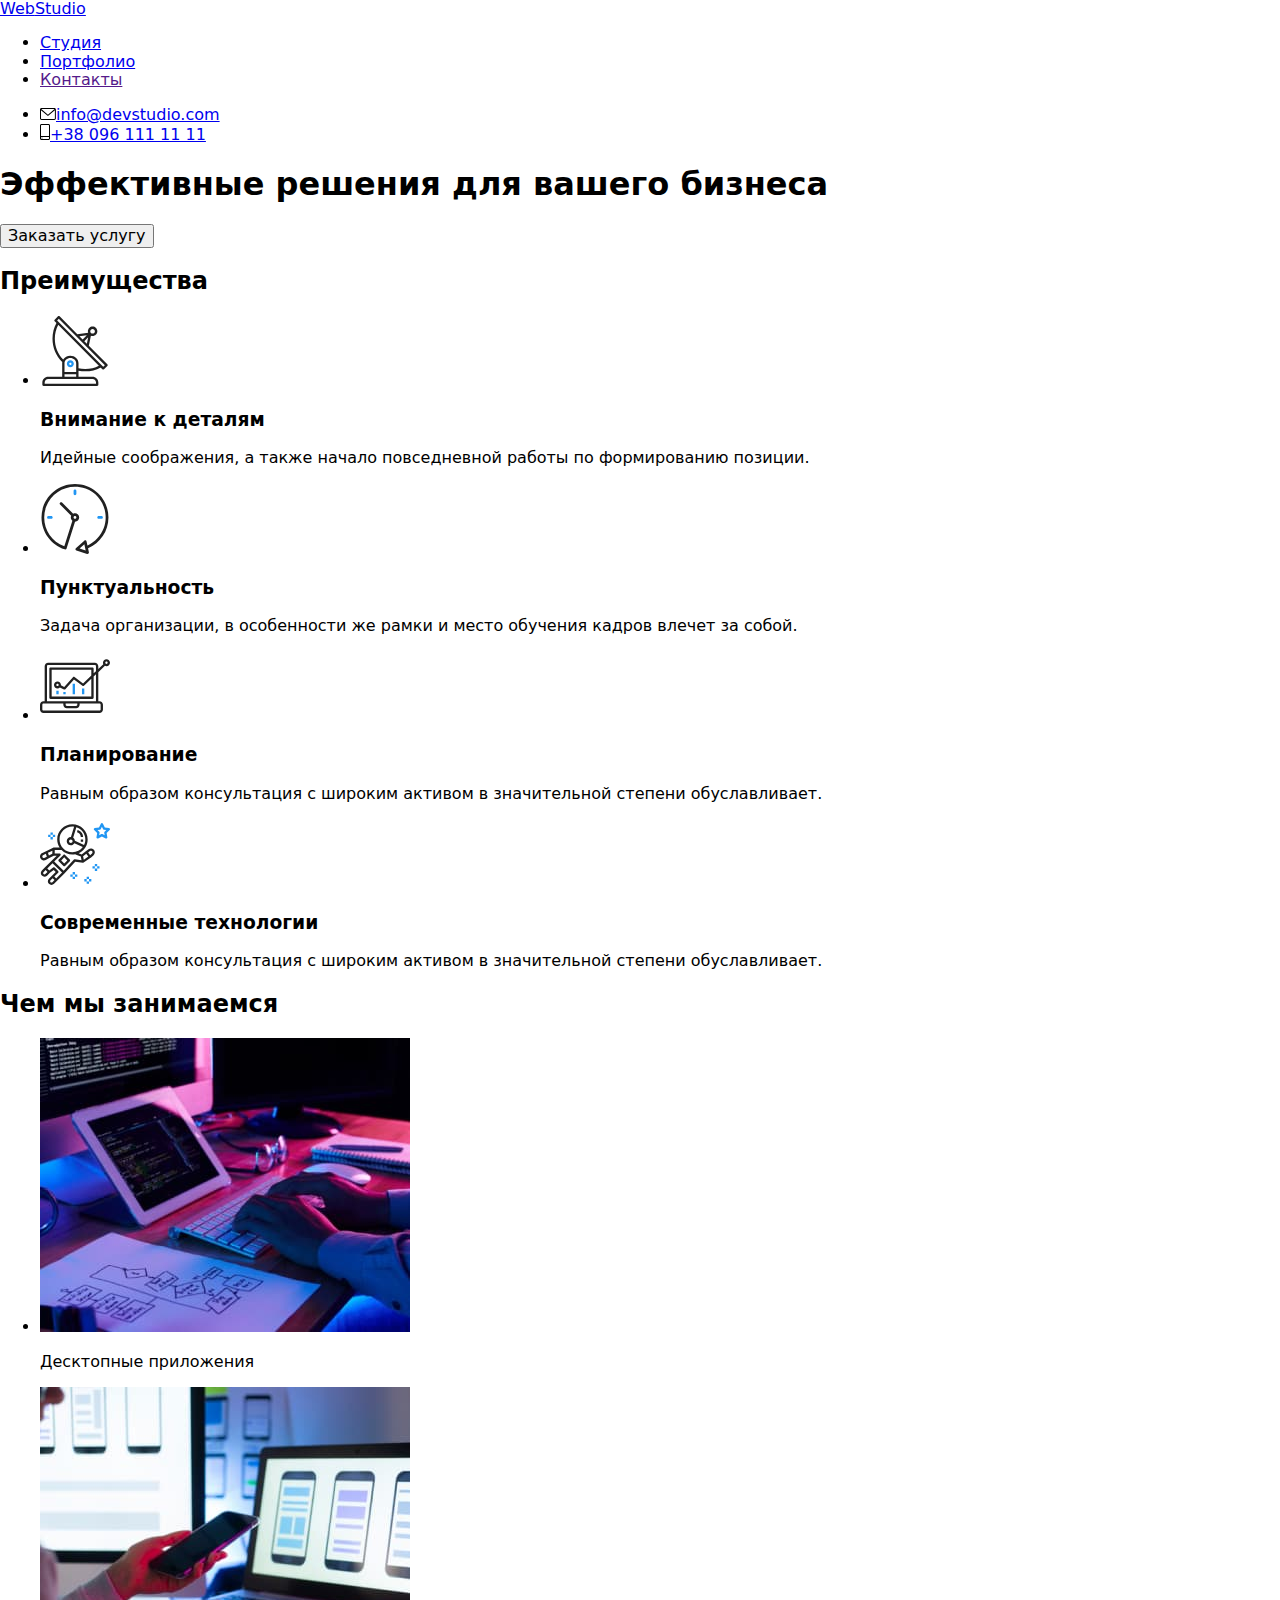
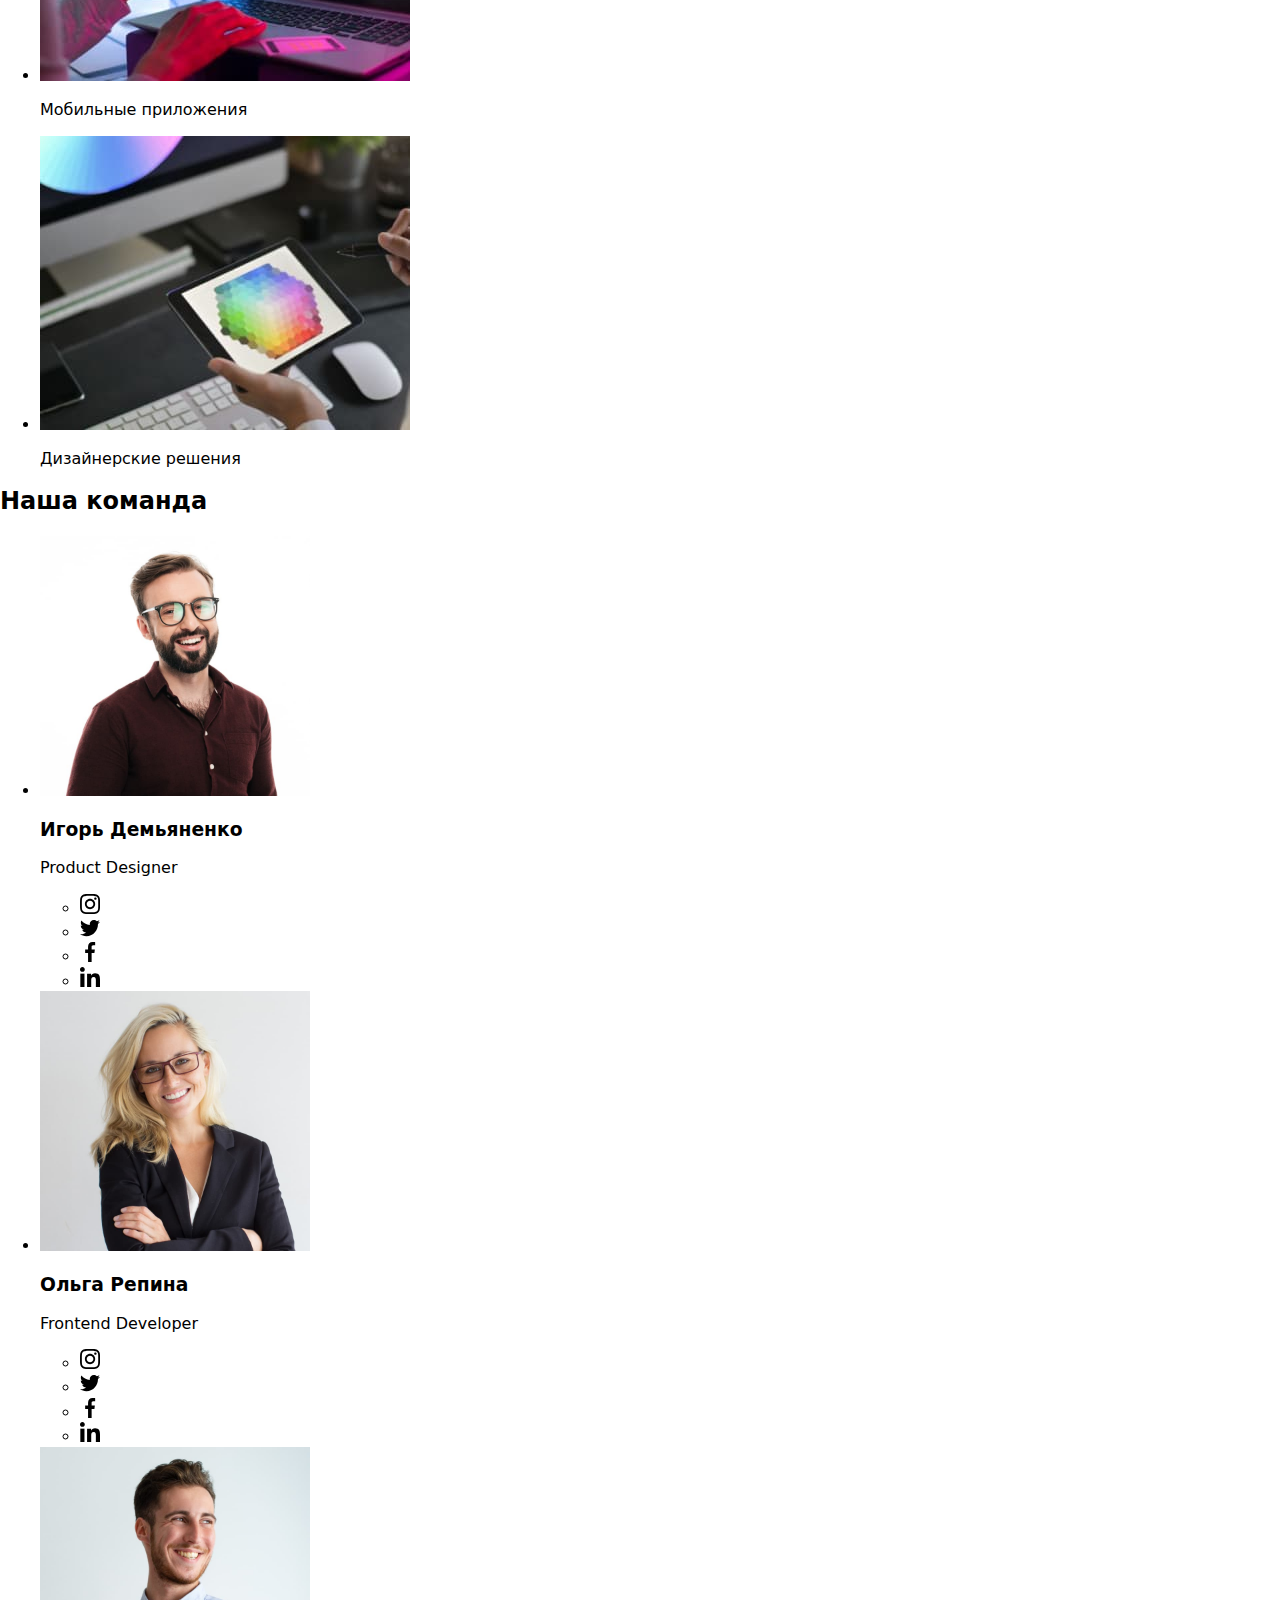
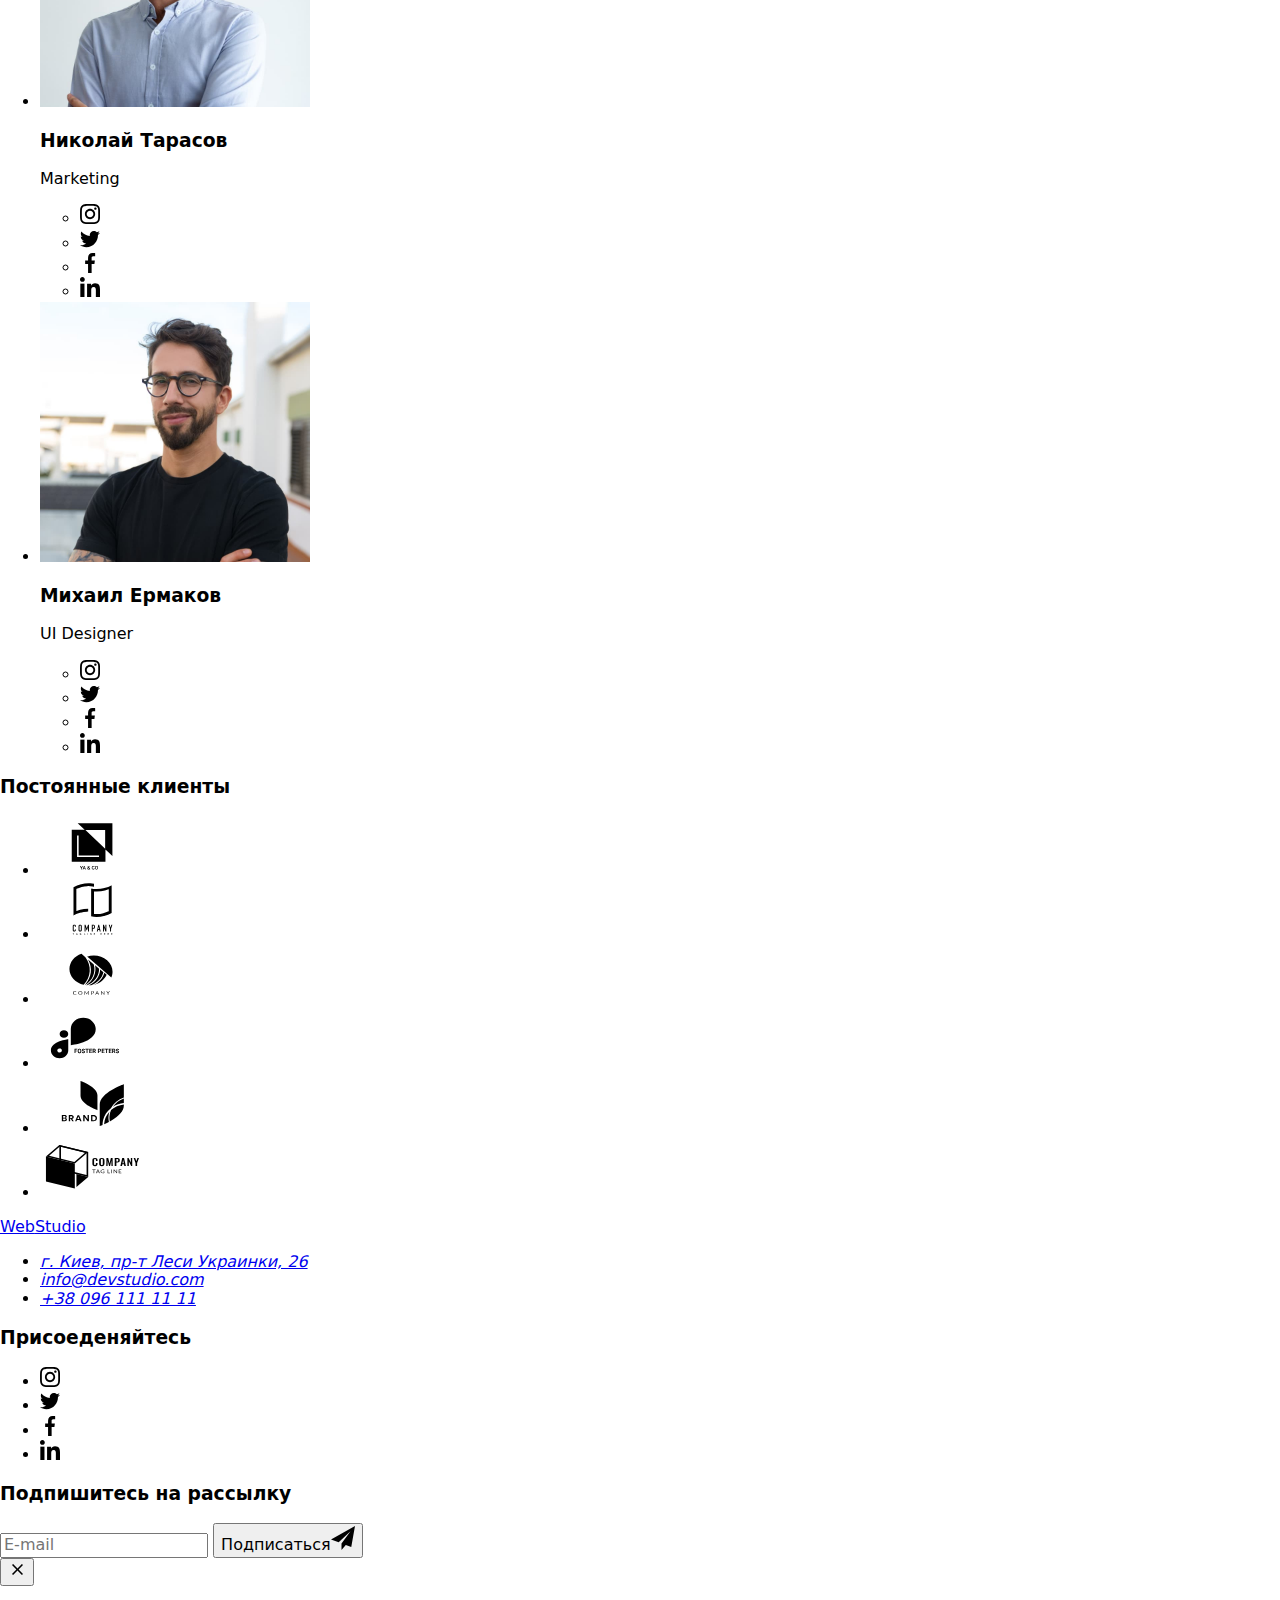
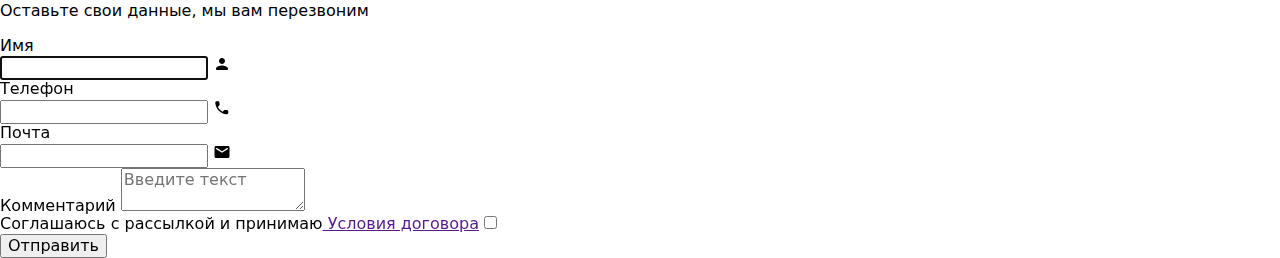
==== index.html @ 5a2cd2b0 "ревакторинг index" ====
<!DOCTYPE html>
<html lang="ru">
  <head>
    <meta charset="UTF-8" />
    <meta http-equiv="X-UA-Compatible" content="IE=edge" />
    <meta name="viewport" content="width=device-width, initial-scale=1.0" />
    <title>WebStudio</title>
    <link rel="preconnect" href="https://fonts.googleapis.com" />
    <link rel="preconnect" href="https://fonts.gstatic.com" crossorigin />
    <link
      href="https://fonts.googleapis.com/css2?family=Raleway:wght@700&family=Roboto:wght@400;500;700;900&display=swap"
      rel="stylesheet"
    />
    <link
      rel="stylesheet"
      href="https://cdnjs.cloudflare.com/ajax/libs/modern-normalize/1.1.0/modern-normalize.min.css"
    />
    <!-- <link rel="stylesheet" href="./css/styles.css" /> -->
     <link rel="stylesheet" href="./dist/css/main.min.css" />
  </head>
  <body>
    <!-- Header site -->
    <header class="header">
      <!-- Border -->
      <div class="container headblock">
        <a class="link logo" href="./index.html"><span class="web">Web</span>Studio</a>
        <nav class="site-nav">
          <ul class="list site-nav__list">
            <li class="site-nav__item"><a class="link site-nav__link  current" href="./index.html">Студия</a></li>
            <li class="site-nav__item"><a class="link site-nav__link " href="./portfolio.html">Портфолио</a></li>
            <li class="site-nav__item"><a class="link site-nav__link " href="">Контакты</a></li>
          </ul>
        </nav>
        <!-- Contacts -->
        <ul class="list headercont">
          <li class="headercont__item">
            <div class="mail">
              <a class="headercont__link link" href="mailto:info@devstudio.com"
                ><svg class="icon-mail" width="16px" height="12px">
                  <use href="./images/icon.svg#icon-mail"></use></svg
                >info@devstudio.com</a
              >
            </div>
          </li>
          <li class="headercont__item">
            <div class="phone">
              <a class="headercont__link link" href="tel:+380961111111"
                ><svg class="icon-smartphone" width="10px" height="16px">
                  <use href="./images/icon.svg#icon-smartphone"></use></svg
                >+38 096 111 11 11</a
              >
            </div>
          </li>
        </ul>
      </div>
    </header>
    <!-- Main -->
    <main>
      <!-- Hero -->
      <section class="hero">
        <h1 class="hero__title">Эффективные решения для вашего бизнеса</h1>
        <button data-modal-open class="button__hero" type="button">Заказать услугу</button>
      </section>
      <!--Benefits-->
      <section class="section benefits">
        <h2 class="visually-hidden">Преимущества</h2>
        <div class="container">
          <ul class="list benefits__list">
            <li class="benefits__item">
              <div class="attention">
                <svg class="icon-precul" width="70" height="70">
                  <use href="./images/icon.svg#icon-antenna"></use>
                </svg>
              </div>
              <h3 class="benefits__title">Внимание к деталям</h3>
              <p class="benefits__text">Идейные соображения, а также начало повседневной работы по формированию позиции.</p>
            </li>
            <li class="benefits__item">
              <div class="attention">
                <svg class="icon-benefits" width="70" height="70">
                  <use href="./images/icon.svg#icon-clock"></use>
                </svg>
              </div>
              <h3 class="benefits__title">Пунктуальность</h3>
              <p class="benefits__text">
                Задача организации, в особенности же рамки и место обучения кадров влечет за собой.
              </p>
            </li>
            <li class="benefits__item">
              <div class="attention">
                <svg class="icon-precul" width="70" height="70">
                  <use href="./images/icon.svg#icon-diagram"></use>
                </svg>
              </div>
              <h3 class="benefits__title">Планирование</h3>
              <p class="benefits__text">
                Равным образом консультация с широким активом в значительной степени обуславливает.
              </p>
            </li>
            <li class="benefits__item">
              <div class="attention">
                <svg class="icon-precul" width="70" height="70">
                  <use href="./images/icon.svg#icon-astronaut"></use>
                </svg>
              </div>
              <h3 class="benefits__title">Современные технологии</h3>
              <p class="benefits__text">
                Равным образом консультация с широким активом в значительной степени обуславливает.
              </p>
            </li>
          </ul>
        </div>
      </section>
      <!--What are we doing-->
      <section class="section doing">
        <div class="container">
          <h2 class="doing__title">Чем мы занимаемся</h2>

          <ul class="list doing__list">
            <li class="doing__item">
              <div class="doing-thumb">
                <img src="./images/box_1.jpg" alt="Разработка Web сайта" width="370" />
                <div class="doing-thumb__bg">
                  <p class="doing-thumb__text">Десктопные приложения</p>
                </div>
              </div>
            </li>

            <li class="doing__item">
              <div class="doing-thumb">
                <img src="./images/box_2.jpg" alt="Разработка мобильных приложений" width="370" />
                <div class="doing-thumb__bg">
                  <p class="doing-thumb__text">Мобильные приложения</p>
                </div>
              </div>
            </li>

            <li class="doing__item">
              <div class="doing-thumb">
                <img src="./images/box_3.jpg" alt="Разработка дизайна" width="370" />
                <div class="doing-thumb__bg">
                  <p class="doing-thumb__text">Дизайнерские решения</p>
                </div>
              </div>
            </li>
          </ul>
        </div>
      </section>
      <!--Our team-->
      <section class="section team">
        <div class="container">
          <h2 class="team__title">Наша команда</h2>
          <ul class="list team__list">
            <li class="team__item">
              <img src="./images/team_card_1.jpg" alt="Игорь Демьяненко" width="270" />
              <div class="team-foto-title">
                <h3 class="team-foto-title__name">Игорь Демьяненко</h3>
                <p class="team-foto-title__role">Product Designer</p>
                <div class="social">
                  <ul class="list social__list">
                    <li class="social__item icon">
                      <svg class="insta" width="20" height="20">
                        <use href="./images/icon.svg#icon-instagram"></use>
                      </svg>
                    </li>
                    <li class="social__item icon">
                      <svg class="twitter" width="20" height="20">
                        <use href="./images/icon.svg#icon-twitter"></use>
                      </svg>
                    </li>
                    <li class="social__item icon">
                      <svg class="facebook" width="20" height="20">
                        <use href="./images/icon.svg#icon-facebook"></use>
                      </svg>
                    </li>
                    <li class="social__item icon">
                      <svg class="linkedin" width="20" height="20">
                        <use href="./images/icon.svg#icon-linkedin"></use>
                      </svg>
                    </li>
                  </ul>
                </div>
              </div>
            </li>
            <li class="team__item">
              <img src="./images/team_card_2.jpg" alt="Ольга Репина" width="270" />
              <div class="team-foto-title">
                <h3 class="team-foto-title__name">Ольга Репина</h3>
                <p class="team-foto-title__role">Frontend Developer</p>
                 <div class="social">
                  <ul class="list social__list">
                    <li class="social__item icon">
                      <svg class="insta" width="20" height="20">
                        <use href="./images/icon.svg#icon-instagram"></use>
                      </svg>
                    </li>
                    <li class="social__item icon">
                      <svg class="twitter" width="20" height="20">
                        <use href="./images/icon.svg#icon-twitter"></use>
                      </svg>
                    </li>
                    <li class="social__item icon">
                      <svg class="facebook" width="20" height="20">
                        <use href="./images/icon.svg#icon-facebook"></use>
                      </svg>
                    </li>
                    <li class="social__item icon">
                      <svg class="linkedin" width="20" height="20">
                        <use href="./images/icon.svg#icon-linkedin"></use>
                      </svg>
                    </li>
                  </ul>
                </div>
              </div>
            </li>
            <li class="team__item">
              <img src="./images/team_card_3.jpg" alt="Николай Тарасов" width="270" />
              <div class="team-foto-title">
                <h3 class="team-foto-title__name">Николай Тарасов</h3>
                <p class="team-foto-title__role">Marketing</p>
                   <div class="social">
                  <ul class="list social__list">
                    <li class="social__item icon">
                      <svg class="insta" width="20" height="20">
                        <use href="./images/icon.svg#icon-instagram"></use>
                      </svg>
                    </li>
                    <li class="social__item icon">
                      <svg class="twitter" width="20" height="20">
                        <use href="./images/icon.svg#icon-twitter"></use>
                      </svg>
                    </li>
                    <li class="social__item icon">
                      <svg class="facebook" width="20" height="20">
                        <use href="./images/icon.svg#icon-facebook"></use>
                      </svg>
                    </li>
                    <li class="social__item icon">
                      <svg class="linkedin" width="20" height="20">
                        <use href="./images/icon.svg#icon-linkedin"></use>
                      </svg>
                    </li>
                  </ul>
                </div>
              </div>
            </li>
            <li class="team__item">
              <img src="./images/team_card_4.jpg" alt="Михаил Ермаков" width="270" />
              <div class="team-foto-title">
                <h3 class="team-foto-title__name">Михаил Ермаков</h3>
                <p class="team-foto-title__role">UI Designer</p>
                   <div class="social">
                  <ul class="list social__list">
                    <li class="social__item icon">
                      <svg class="insta" width="20" height="20">
                        <use href="./images/icon.svg#icon-instagram"></use>
                      </svg>
                    </li>
                    <li class="social__item icon">
                      <svg class="twitter" width="20" height="20">
                        <use href="./images/icon.svg#icon-twitter"></use>
                      </svg>
                    </li>
                    <li class="social__item icon">
                      <svg class="facebook" width="20" height="20">
                        <use href="./images/icon.svg#icon-facebook"></use>
                      </svg>
                    </li>
                    <li class="social__item icon">
                      <svg class="linkedin" width="20" height="20">
                        <use href="./images/icon.svg#icon-linkedin"></use>
                      </svg>
                    </li>
                  </ul>
                </div>
              </div>
            </li>
          </ul>
        </div>
      </section>
      <!-- Clients -->
      <section class="section clients">
        <div class="container">
          <h3 class="clients__title">Постоянные клиенты</h3>
          <ul class="list clients__list">
            <li class="clients__item">
              <a class="link clients__link" href=""
                ><svg class="clients__icon" width="106" height="60">
                  <use href="./images/icon.svg#icon-Client1"></use></svg
              ></a>
            </li>
            <li class="clients__item">
              <a class="link clients__link" href=""
                ><svg class="clients__icon" width="106" height="60">
                  <use href="./images/icon.svg#icon-Client2"></use></svg
              ></a>
            </li>
            <li class="clients__item">
              <a class="link clients__link" href=""
                ><svg class="clients__icon" width="106" height="60">
                  <use href="./images/icon.svg#icon-Client3"></use></svg
              ></a>
            </li>
            <li class="clients__item">
              <a class="link clients__link" href=""
                ><svg class="clients__icon" width="106" height="60">
                  <use href="./images/icon.svg#icon-Client4"></use></svg
              ></a>
            </li>
            <li class="clients__item">
              <a class="link clients__link" href=""
                ><svg class="clients__icon" width="106" height="60">
                  <use href="./images/icon.svg#icon-Client5"></use></svg
              ></a>
            </li>
            <li class="clients__item">
              <a class="link clients__link" href=""
                ><svg class="clients__icon" width="106" height="60">
                  <use href="./images/icon.svg#icon-Client6"></use></svg
              ></a>
            </li>
          </ul>
        </div>
      </section>
    </main>
    <!-- Footer -->
    <footer class="footer">
      <div class="container footer__container">
        <div class="footer__address">
          <a class="link logo logo__footer" href="./index.html"
            ><span class="web">Web</span><span class="studio">Studio</span></a
          >
          <address class="address">
            <ul class="list">
              <li class="address__item">
                <a
                  class="link address__link--color"
                  href="https://goo.gl/maps/xMiUcJ526kPzGd5UA"
                  target="_blank"
                  rel="noopener noindex nofollow"
                  >г. Киев, пр-т Леси Украинки, 26</a
                >
              </li>
              <li class="address__item">
                <a class="link address__link" href="mailto:info@devstudio.com">info@devstudio.com</a>
              </li>
              <li class="address__item">
                <a class="link address__link" href="tel:+380961111111">+38 096 111 11 11</a>
              </li>
            </ul>
          </address>
        </div>
          <div class="footer-social">
            <h3 class="footer-social__title">Присоеденяйтесь</h3>
            <ul class="list footer-social__list">
              <li class="footer-social__item icon footer-social__icon">
                <svg class="insta" width="20" height="20">
                  <use href="./images/icon.svg#icon-instagram"></use>
                </svg>
              </li>
              <li class="footer-social__item icon footer-social__icon">
                <svg class="twitter" width="20" height="20">
                  <use href="./images/icon.svg#icon-twitter"></use>
                </svg>
              </li>
              <li class="footer-social__item icon footer-social__icon">
                <svg class="facebook" width="20" height="20">
                  <use href="./images/icon.svg#icon-facebook"></use>
                </svg>
              </li>
              <li class="footer-social__item icon footer-social__icon">
                <svg class="linkedin" width="20" height="20">
                  <use href="./images/icon.svg#icon-linkedin"></use>
                </svg>
              </li>
            </ul>
          </div>
            <div class="subscribe">
              <h3 class="subscribe__title">Подпишитесь на рассылку</h3>
              <div class="subscribe__input">
                <label for=""><input class="subscibe__mail" type="text" placeholder="E-mail"></label>                
                <button class="subscribe-btn">Подписаться<svg class="subscribe-btn__icon" width="24" height="24" >
                  <use href="./images/icon.svg#send"></use>
                </svg></button>
              </div>
            </div>
      </div>
    </footer>
    <!-- Modal window -->
    <div class="backdrop is-hidden" data-modal>
      <div class="modal">       
          <button data-modal-close class="btn-icon">
          <svg class="close" width="18" height="18">
            <use class="icon-close" href="./images/icon.svg#icon-close-black"></use>
          </svg>
        </button>
        
        <form class="form js-speaker-form">
        <p class="modal-title">Оставьте свои данные, мы вам перезвоним</p>
          
                
                  <label class="form-label" for="name">Имя
                    <div class="form-input-icon">
                      <input class="form-input" type="text" name="name" autofocus />
                            <svg class="icon-modal-name" width="18" height="18" >
                              <use href="./images/modal.svg#icon-modal_name"></use>
                            </svg>
                    </div>
                  </label>

                  <label class="form-label" for="tel">Телефон
                      <div class="form-input-icon">
                      <input class="form-input" type="text" name="tel" id="tel" />
                            <svg class="icon-modal-name" width="18" height="18" >
                              <use href="./images/modal.svg#icon-modal_phone"></use>
                            </svg>
                    </div>
                  </label>
                  
                    <label class="form-label"  for="mail">Почта
                      <div class="form-input-icon">
                      <input class="form-input" type="email" name="mail" id="mail" />
                            <svg class="icon-modal-name" width="18" height="18" >
                              <use href="./images/modal.svg#icon-modal_mail"></use>
                            </svg>
                    </div>
                    </label> 

                    <label class="comment form-label" for="comment">Комментарий <textarea class="text-area" name="comment" id="comment" placeholder="Введите текст"></textarea></label>
                   
                  <div class="checkbox">
                    
                    <label class="checkbox-label" for="agreement">Соглашаюсь с рассылкой и принимаю<a class="agreement" href=""> Условия договора</a>
                    <input class="checkbox-input" type="checkbox" name="agreement" id="agreement">  
                    
                    <span class="checkbox-icon"></span>
                    </label>
                  </div> 

              <button class="submit" type="submit">Отправить</button>

      </div>
    </div>
    <script src="./js/modal.js"></script>
  </body>
</html>
---- css/styles.css ----
/* цвет основного текста #212121 */
/* вторичный цвет текста #757575 */
/* основной фон #FFFFFF */
/* вторичный цвет фона #F5F4FA */
/* акцент #2196F3 */
/* фон шапки и подвала #2F303A */
/* цвет контактов в footer rgba(255, 255, 255, 0.6); */
/* вторичный цвет кнопки героя #188CE8 */
/* цвет иконок соцсетей #AFB1B8 */
/* цвет бордера карточки портфолио #eeeeee */

:root {
  --background-color: #ffffff;
  --second-background-color: #f5f4fa;
  --header-and-footer-color: #2f303a;
  --primary-text-color: #212121;
  --title-text-cilor: #757575;
  --accent-color: #2196f3;
  --text-contact-footer: rgba(255, 255, 255, 0.6);
  --secod-accent-color: #188ce8;
  --icon-social: #afb1b8;
  --portfolio-cards-border: #eeeeee;
  --timing: 250ms cubic-bezier(0.4, 0, 0.2, 1);
}

body {
  background-color: var(--background-color);
  color: var(--primary-text-color);
  font-family: 'Roboto', sans-serif;
  font-size: 14px;
  letter-spacing: 0.03em;
}

/* h1,
h2,
h3,
h4,
h5,
h6,
p {
  margin-top: 0;
  margin-bottom: 0;
}

img,
svg {
  display: block;
  max-width: 100%;
} */

/* .container {
  width: 1200px;
  padding-left: 15px;
  padding-right: 15px;
  margin-left: auto;
  margin-right: auto;
} */

/* .section {
  padding-top: 94px;
  padding-bottom: 94px;
} */

/* .visually-hidden {
  position: absolute;
  width: 1px;
  height: 1px;
  margin: -1px;
  border: 0;
  padding: 0;
  white-space: nowarp;
  clip-path: insert(100%);
  clip: rect(0 0 0 0);
  overflow: hidden;
} */

/* .header {
  border-bottom: 1px solid #ececec;
} */

/* .hero,
.footer {
  background-color: var(--header-and-footer-color);
} */

.list {
  list-style: none;
  padding: 0;
  margin: 0;
}

.link {
  text-decoration: none;
  color: inherit;

  transition: color var(--timing);
}

.link:hover,
.link:focus {
  border-color: var(--accent-color);
  color: var(--accent-color);
  fill: var(--accent-color);
}

/* Border */
/* .headblock {
  display: flex;
  align-items: center;
} */

/* .logo {
  color: var(--primary-text-color);
  font-family: 'Raleway', sans-serif;
  font-weight: 700;
  font-size: 26px;
  line-height: 1.19;
} */

/* .web {
  color: var(--accent-color);
} */

/* .site-nav {
  margin-left: 93px;
}

.site-nav__link.current {
  position: relative;

  color: var(--accent-color);
  text-decoration: none;
}

.site-nav .link.current::after {
  content: '';

  position: absolute;
  left: 0;
  bottom: -1px;

  display: block;
  width: 100%;
  height: 4px;
  background-color: var(--accent-color);
  border-radius: 2px;
}

.site-nav__list {
  display: flex;

  font-weight: 500;
  font-size: 14px;
  line-height: 1.14;
  letter-spacing: 0.02em;
}

.site-nav__link {
  display: block;
  padding-top: 32px;
  padding-bottom: 32px;
}

.site-nav__item + .site-nav__item {
  margin-left: 50px;
} */
/* 
.headercont {
  display: flex;
  margin-left: auto;

  align-items: center;
} */

/* .headercont__item + .headercont__item {
  margin-left: 50px;
} */

/* .headercont__link {
  display: flex;
  align-items: center;
  padding-top: 32px;
  padding-bottom: 32px;

  color: var(--title-text-cilor);
  font-weight: 500;
  font-size: 14px;
  line-height: 1.14;
  letter-spacing: 0.02em;
} */

/* .mail,
.phone {
  display: flex;
}

.icon-mail {
  display: inline-flex;

  fill: currentColor;

  margin-right: 10px;
}

.icon-smartphone {
  display: inline-flex;

  fill: currentColor;

  margin-right: 10px;
} */

/* Hero */
/* .hero {
  text-align: center;

  max-width: 1600px;
  height: 600px;
  margin-left: auto;
  margin-right: auto;

  background-size: auto auto;
  background-repeat: no-repeat;

  background-image: linear-gradient(to right, rgba(47, 48, 58, 0.4), rgba(47, 48, 58, 0.4)),
    url('../images/Img_bg.jpg');

  padding-top: 200px;
  padding-bottom: 200px;
}

.hero-title {
  color: var(--background-color);
  font-weight: 900;
  font-size: 44px;
  line-height: 1.36;
  letter-spacing: 0.06em;

  max-width: 700px;

  margin-left: auto;
  margin-right: auto;
  margin-bottom: 30px;
  text-transform: uppercase;
} */

/* .button-hero {
  color: var(--background-color);
  background-color: var(--accent-color);
  cursor: pointer;

  font-weight: 700;
  font-size: 16px;
  letter-spacing: 0.06em;

  line-height: 1.88;
  border-radius: 4px;
  border: none;
  padding: 10px 32px;

  transition: background-color var(--timing);

  filter: drop-shadow(0px 4px 4px rgba(0, 0, 0, 0.25));
}

.button-hero:hover,
.button-hero:focus {
  background-color: var(--secod-accent-color);
} */

/*  Benefits */
/* .benefits .list {
  display: flex;
}

.benefits-item + .benefits-item {
  margin-left: 30px;
}

.attention {
  display: flex;
  width: 270px;
  height: 120px;

  background: var(--second-background-color);
  border-radius: 4px;
  justify-content: center;
  align-items: center;

  margin-bottom: 30px;
}

.benefits-title {
  text-transform: uppercase;
  font-weight: 700;
  font-size: 14px;
  line-height: 1.14;

  margin-bottom: 10px;
}

.benefits-text {
  color: var(--title-text-cilor);
  font-weight: 400;
  font-size: 14px;
  line-height: 1.71;
} */

/* Doing */
/* .doing {
  padding-top: 0;
}

.doing-title {
  font-weight: 700;
  font-size: 36px;
  line-height: 1.16;

  text-align: center;
}

.doing .list {
  display: flex;

  margin-top: 50px;
  margin-right: -30px;
}

.doing-item {
  flex-basis: calc(100% - 90px / 3);
}

.item-thumb {
  position: relative;
}

.item-thumb-text {
  display: flex;
  align-items: center;

  position: absolute;
  width: 370px;
  height: 70px;

  left: 0;
  bottom: 0;

  background: rgba(47, 48, 58, 0.8);
}

.doing-thumb-text {
  display: flex;
  justify-content: center;

  font-weight: 700;
  line-height: 1.14;

  width: 100%;

  letter-spacing: 0.03em;
  text-transform: uppercase;
  color: var(--background-color);
} */

/* Team */
/* .team {
  background-color: var(--second-background-color);
}

.team-title {
  font-weight: 700;
  font-size: 36px;
  text-align: center;
  line-height: 1.16;
}

.team .list {
  display: flex;

  margin-top: 50px;
}

.team-item {
  flex-basis: calc(100% - 90px / 4);

  background-color: var(--background-color);
  box-shadow: 0px 1px 3px rgba(0, 0, 0, 0.12), 0px 1px 1px rgba(0, 0, 0, 0.14),
    0px 2px 1px rgba(0, 0, 0, 0.2);
  border-radius: 0px 0px 4px 4px;
}

.team-item + .team-item {
  margin-left: 30px;
} */

/* .title-foto {
  padding-top: 30px;
  padding-bottom: 30px;
}

.name {
  font-weight: 500;
  font-size: 16px;
  line-height: 1.18;
  text-align: center;

  margin-bottom: 10px;
}

.role {
  color: var(--title-text-cilor);
  font-size: 16px;
  line-height: 1.18;
  text-align: center;
} */
/* 
.social {
  display: block;
  fill: var(--icon-social);
}

.social .list {
  display: flex;
  margin: 16px 32px 0 32px;
}

.social .item {
  display: flex;
  width: 44px;
  height: 44px;
  justify-content: center;
  align-items: center;

  border-radius: 50%;

  transition: background-color var(--timing), fill var(--timing);
}

.social .item:hover {
  background-color: var(--accent-color);
  fill: var(--background-color);
} */

/* Clients */
/* .clients {
  display: flex;
  padding-top: 94px;
  padding-bottom: 94px;
}

.clients-title {
  font-weight: 700;
  font-size: 36px;
  line-height: 1.16;
  text-align: center;
}

.clients .list {
  display: flex;
  justify-content: space-between;

  margin-top: 50px;
}

.clients-item {
  display: flex;
}

.clients .link {
  border: 1px solid var(--icon-social);
  box-sizing: border-box;
  border-radius: 4px;

  transition: border var(--timing);
}

.client {
  fill: var(--icon-social);
  margin: 16px 32px;

  transition: fill var(--timing);
}

.clients .link:hover .client {
  fill: var(--accent-color);
} */

/* Footer */
/* .footer {
  display: flex;
  padding-top: 60px;
  padding-bottom: 60px;

  align-items: center;
}

.footer .container {
  display: inline-flex;
} */

/* .logo-footer {
  display: inline-block;

  margin-bottom: 20px;
}

.studio {
  color: var(--background-color);
} */

/* .address {
  display: flex;

  color: var(--background-color);
  font-style: normal;
  font-size: 14px;
  line-height: 1.71;
}

.address .link {
  color: var(--text-contact-footer);
}

.link.adr {
  color: var(--background-color);
}

.adr-item + .adr-item {
  margin-top: 9px;
} */

/* .footer .social {
  margin-top: 12px;
  margin-left: 70px;
}

.social-title,
.subscribe-title {
  font-weight: 700;
  line-height: 1.14;
  text-transform: uppercase;
  color: var(--background-color);
}

.footer .social .list {
  margin: 20px 0 0 0;
}

.social .icon + .icon {
  margin-left: 10px;
}

.footer .icon {
  fill: var(--background-color);
  background-color: rgba(255, 255, 255, 0.1);
} */

/* .subscribe {
  position: relative;
  margin-top: 12px;
  margin-left: 93px;
}

.subscibe-mail {
  padding: 15px;
  width: 358px;

  border: none;

  border: 1px solid rgba(255, 255, 255, 0.3);
  box-sizing: border-box;
  filter: drop-shadow(0px 4px 4px rgba(0, 0, 0, 0.15));

  border-radius: 4px;

  color: var(--background-color);
  background-color: inherit;
  outline: none;
}

.subscribe-input {
  display: flex;
  margin-top: 20px;
} */

.subscribe-btn {
  display: flex;
  align-items: center;
  text-align: center;

  padding: 10px 28px;

  font-weight: 700;
  font-size: 16px;
  line-height: 1.88;
  letter-spacing: 0.06em;

  margin-left: 15px;
  border: none;

  box-shadow: 0px 4px 4px rgba(0, 0, 0, 0.15);
  border-radius: 4px;

  background-color: var(--accent-color);
  color: var(--background-color);
  cursor: pointer;
}

.icon-send {
  display: inline-block;
  fill: var(--background-color);
  top: 0;
  left: 0;
  margin-left: 10px;
}

/* BACKDROP */

.backdrop {
  position: fixed;
  top: 0;
  left: 0;
  width: 100%;
  height: 100%;
  background-color: rgba(0, 0, 0, 0.2);

  opacity: 1;

  transition: opacity var(--timing);
}

.backdrop.is-hidden {
  opacity: 0;
  pointer-events: none;
}

.modal {
  position: absolute;
  top: 50%;
  left: 50%;

  background-color: var(--background-color);
  border-radius: 4px;

  transform: translate(-50%, -50%) scale(1);

  transition: transform var(--timing);
}

.backdrop.is-hidden .modal {
  transform: translate(-50%, -50%) scale(1.1);
}

.btn-icon {
  position: absolute;
  top: 8px;
  right: 8px;

  width: 30px;
  height: 30px;

  border-radius: 50%;
  border: 1px solid rgba(0, 0, 0, 0.1);
  box-sizing: border-box;
  background-color: var(--background-color);

  padding: 0;

  cursor: pointer;
}

.close {
  position: absolute;
  top: 50%;
  right: 50%;
  transform: translate(50%, -50%);

  transition: fill var(--timing);
}

.close:hover {
  fill: var(--accent-color);
}

.modal-title {
  margin-bottom: 12px;

  font-weight: 700;
  font-size: 20px;
  line-height: 1.15;
  text-align: center;
}

.form {
  padding: 40px;
}

.comment {
  margin-bottom: 20px;
}

.form-label + .form-label {
  margin-top: 10px;
}

.form-label {
  display: flex;
  flex-direction: column;

  width: 100%;

  font-size: 12px;
  line-height: 1.16;
  letter-spacing: 0.01em;

  color: var(--title-text-cilor);
}

.form-input-icon {
  position: relative;
  display: inline-flex;
  flex-direction: column;

  margin-top: 4px;
}

.form-input {
  position: relative;

  border: 1px solid rgba(33, 33, 33, 0.2);
  box-sizing: border-box;
  border-radius: 4px;

  padding: 11px;
  padding-left: 42px;

  outline: none;

  transition: border-color var(--timing);
  font-size: 14px;
}

.icon-modal-name {
  position: absolute;
  display: inline-block;
  top: 50%;
  left: 12px;

  transform: translateY(-50%);

  transition: fill var(--timing);
}

.form-input:focus,
.form-input:hover {
  border-color: var(--accent-color);
}

.form-input:focus ~ .icon-modal-name,
.form-input:hover ~ .icon-modal-name {
  fill: var(--accent-color);
}

.text-area {
  resize: none;
  width: 448px;
  height: 120px;

  border: 1px solid rgba(33, 33, 33, 0.2);
  box-sizing: border-box;
  border-radius: 4px;

  outline: none;

  padding: 12px 16px;
  margin-top: 4px;
}

.text-area:focus,
.text-area:hover {
  border-color: var(--accent-color);
}

.comment .text-area::placeholder {
  font-size: 12px;
  line-height: 1.16;
  letter-spacing: 0.01em;

  color: rgba(117, 117, 117, 0.5);
}

.checkbox {
  display: flex;
  justify-content: center;
  align-items: center;
}

.checkbox-label {
  position: relative;

  line-height: 1.71;
  letter-spacing: 0.03em;

  color: var(--title-text-cilor);

  padding-left: 8.5px;
}

.checkbox-input {
  position: absolute;
  width: 1px;
  height: 1px;
  margin: -1px;
  border: 0;
  padding: 0;
  white-space: nowarp;
  clip-path: insert(100%);
  clip: rect(0 0 0 0);
  overflow: hidden;
}

.checkbox-icon {
  position: absolute;
  top: 50%;
  left: -14px;
  display: inline-block;
  width: 16px;
  height: 16px;
  background-image: url(../images/check.svg);

  transform: translateY(-50%);
}

.checkbox-input:checked + .checkbox-icon {
  background-color: #188ce8;
  background-image: url(../images/check_aktiv.svg);
}

.agreement {
  color: var(--accent-color);
}

.submit {
  display: flex;

  font-weight: 700;
  font-size: 16px;
  line-height: 1.88;
  letter-spacing: 0.06em;
  color: var(--background-color);

  padding: 10px 55px;
  margin-top: 30px;
  margin-right: auto;
  margin-left: auto;

  border: none;
  border-radius: 4px;

  background: var(--accent-color);
  box-shadow: 0px 4px 4px rgba(0, 0, 0, 0.15);
  border-radius: 4px;

  cursor: pointer;

  transition: background var(--timing);
}

.submit:hover,
.submit:focus {
  background: var(--secod-accent-color);
}

/* PORTFOLIO */

/* Filter */
.list.btn {
  display: flex;
  justify-content: center;

  font-size: 16px;

  margin-bottom: 50px;
}

.item-btn + .item-btn {
  margin-left: 8px;
}

.button {
  border: none;
  padding: 6px 22px;
  border-radius: 4px;

  font-weight: 500;
  line-height: 1.62;

  cursor: pointer;
}

.button.link {
  background-color: var(--second-background-color);
}

.filter .link:hover,
.filter .link:focus {
  background-color: var(--accent-color);
  color: var(--background-color);

  box-shadow: 0px 3px 1px rgba(0, 0, 0, 0.1), 0px 1px 2px rgba(0, 0, 0, 0.08),
    0px 2px 2px rgba(0, 0, 0, 0.12);

  transition: background-color var(--timing), color var(--timing), box-shadow var(--timing);
}

.filter .link.current {
  background-color: var(--accent-color);
  color: var(--background-color);
}

/* Project list  */
.list.project {
  display: flex;
  flex-wrap: wrap;
}

.project-item {
  position: relative;

  display: block;
  width: calc((100% - 60px) / 3);

  margin-right: 30px;
  margin-bottom: 30px;

  transition: box-shadow var(--timing);
}

.cards-thumb {
  position: relative;
  overflow: hidden;
}

.cards-overlay {
  position: absolute;
  top: 0;
  left: 0;
  width: 100%;
  height: 100%;

  opacity: 0;

  background-color: rgba(33, 150, 243, 0.9);
  box-shadow: 0px 4px 4px rgba(0, 0, 0, 0.25);

  transform: translateY(100%);
  transition: transform var(--timing);
}

.project-item:hover .cards-overlay {
  opacity: 1;
}

.project-item:hover .cards-overlay {
  transform: translateY(0);
}

.cards-overlay-text {
  position: absolute;
}

.overlay-text {
  font-size: 18px;
  line-height: 1.56;

  letter-spacing: 0.03em;

  margin: 63px 24px;
}

.project-item:nth-child(3n) {
  margin-right: 0;
}

.project-item:nth-last-child(-n + 3) {
  margin-bottom: 0;
}

.project-item:hover,
.project-item:focus {
  box-shadow: 0px 1px 1px rgba(0, 0, 0, 0.12), 0px 4px 4px rgba(0, 0, 0, 0.06),
    1px 4px 6px rgba(0, 0, 0, 0.16);
}

.cards {
  padding: 20px 24px;

  border: 1px solid var(--portfolio-cards-border);
  border-top: none;
}

.project .section-title {
  color: var(--primary-text-color);
  font-weight: 700;
  font-size: 18px;
  line-height: 2;
  letter-spacing: 0.06em;

  margin-bottom: 4px;
}

.project .text {
  color: var(--title-text-cilor);
  font-weight: 400;
  font-size: 16px;
  line-height: 1.88;
}
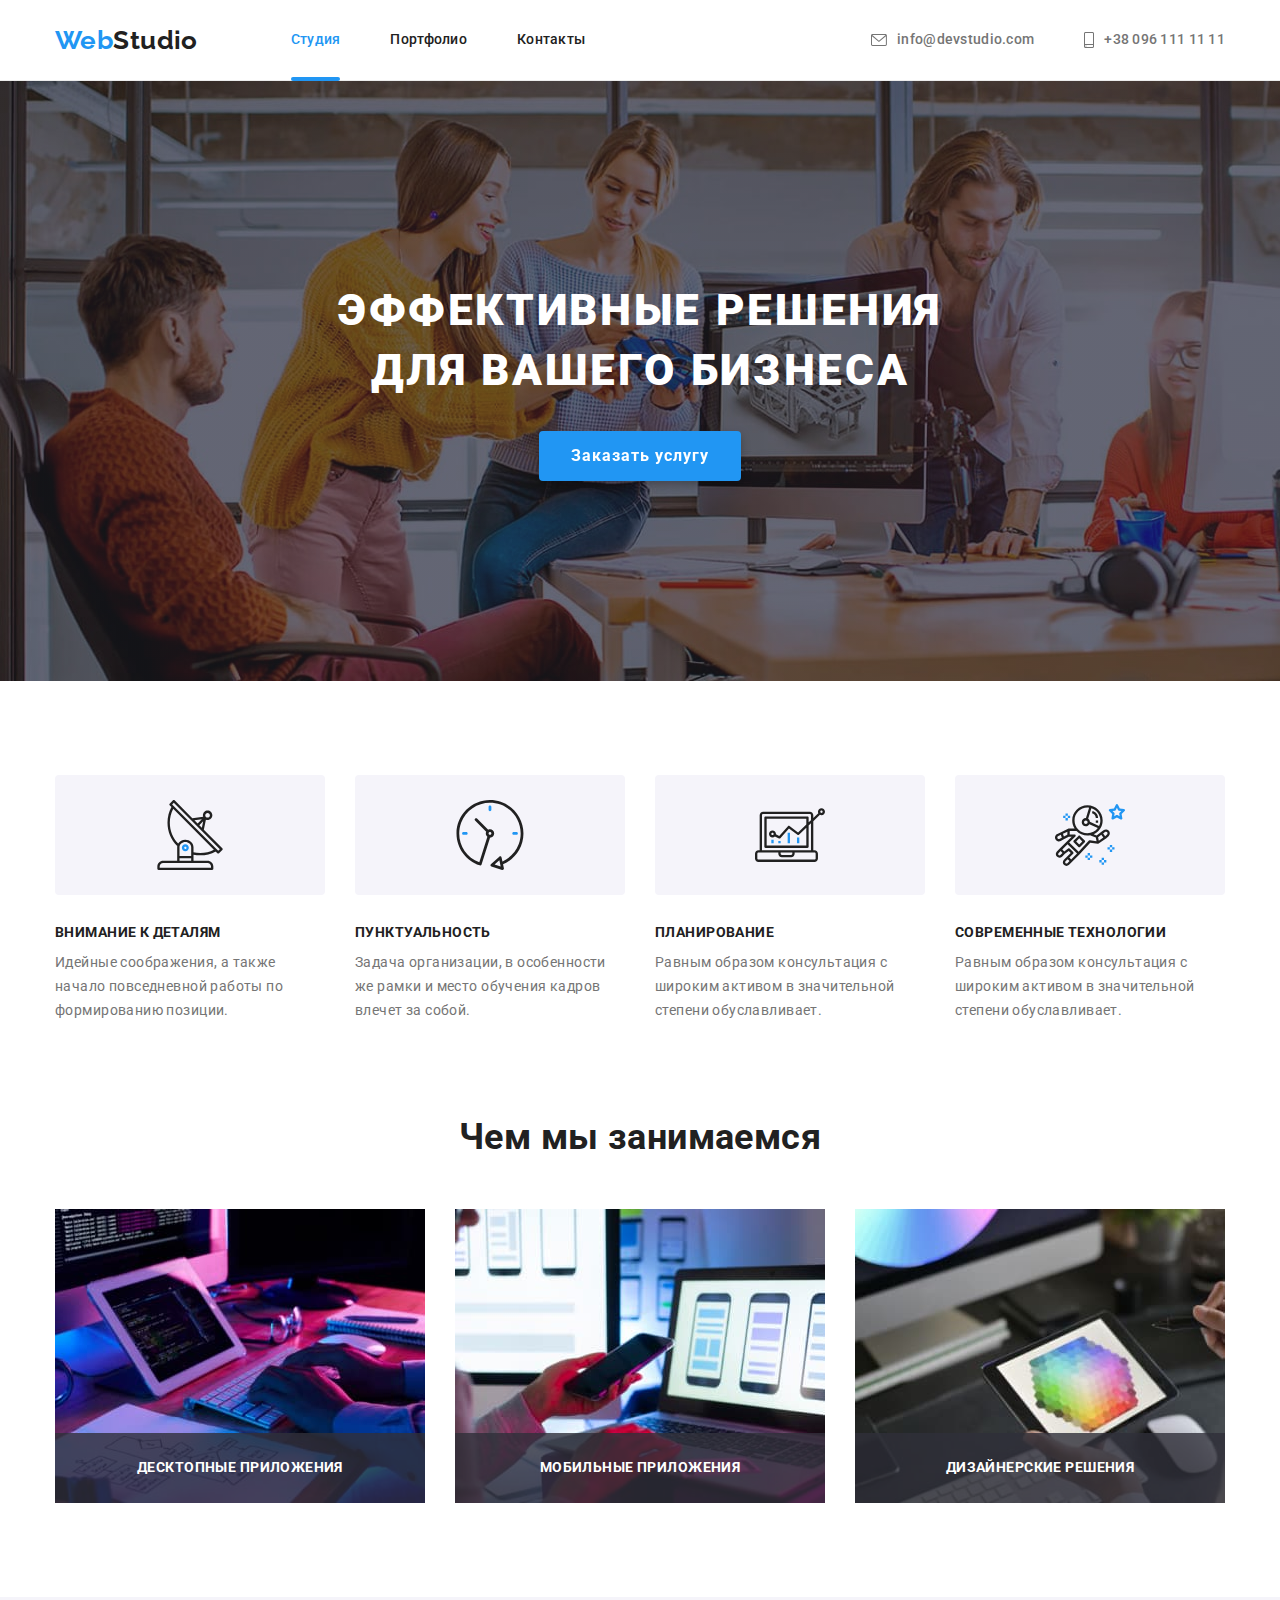
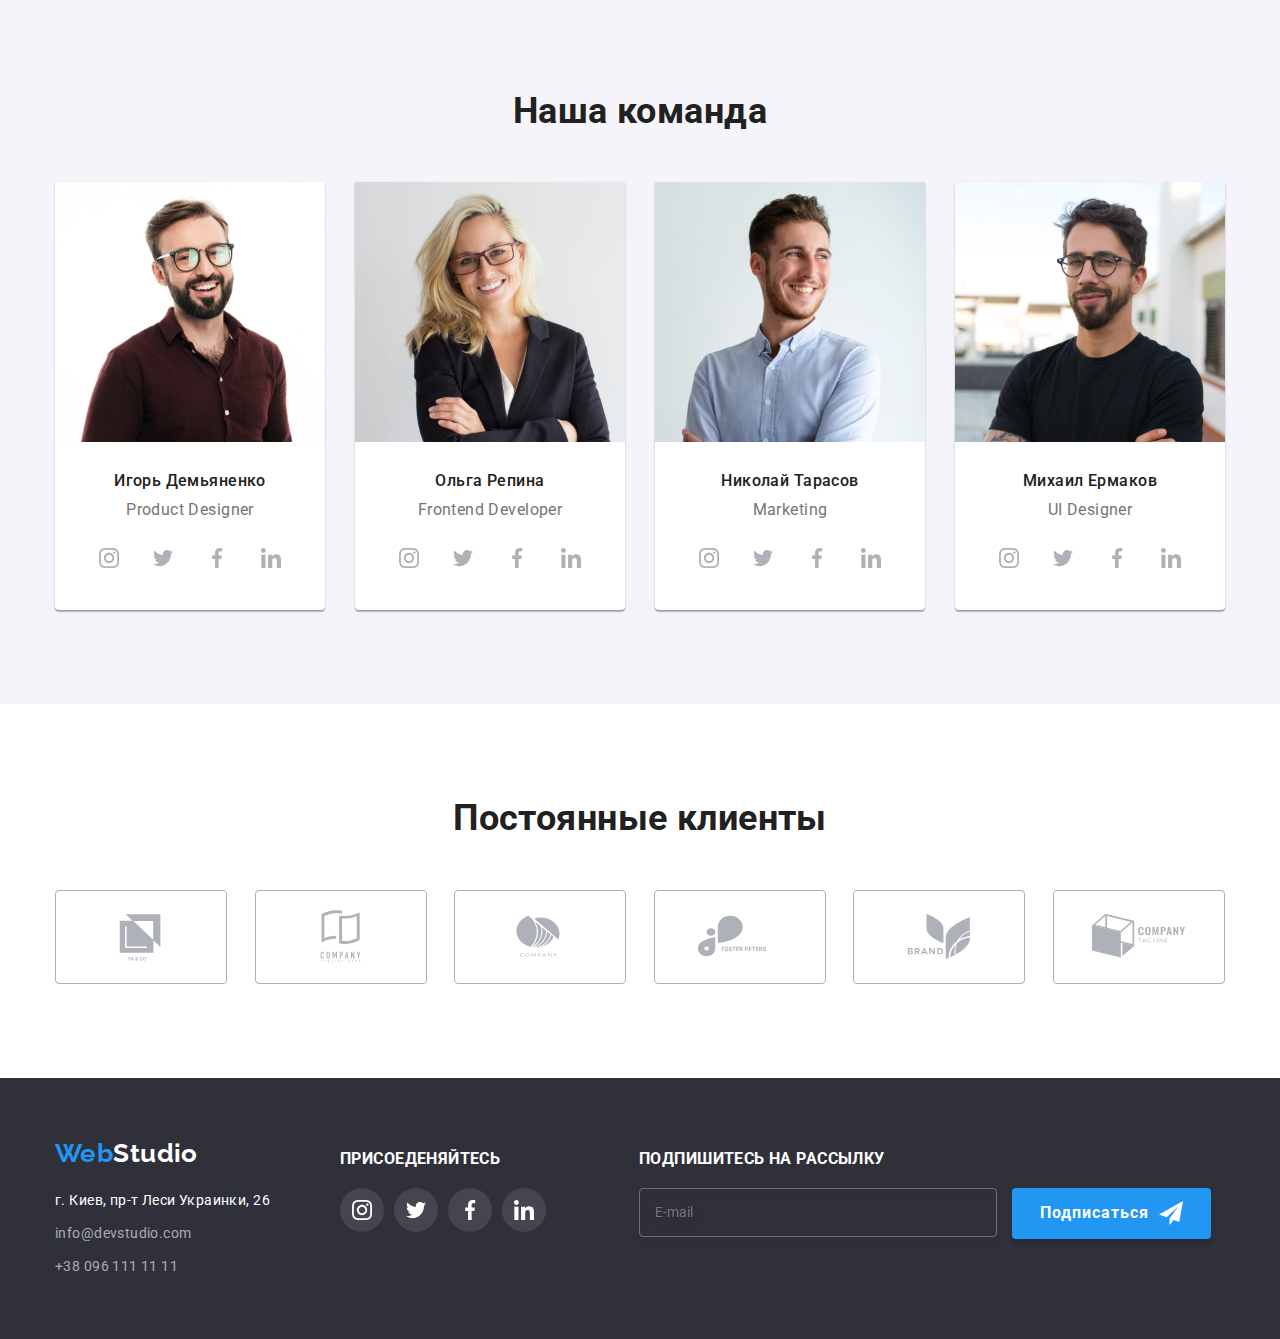
==== commit 8722d586: "+" ====
--- a/index.html
+++ b/index.html
@@ -16,19 +16,19 @@
       href="https://cdnjs.cloudflare.com/ajax/libs/modern-normalize/1.1.0/modern-normalize.min.css"
     />
     <!-- <link rel="stylesheet" href="./css/styles.css" /> -->
-     <link rel="stylesheet" href="./dist/css/main.min.css" />
+     <link rel="stylesheet" href="./css/main.min.css" />
   </head>
   <body>
     <!-- Header site -->
     <header class="header">
       <!-- Border -->
       <div class="container headblock">
-        <a class="link logo" href="./index.html"><span class="web">Web</span>Studio</a>
+        <a class="link header__logo" href="./index.html"><span class="header__web">Web</span><span class="header__studio">Studio</span></a>
         <nav class="site-nav">
           <ul class="list site-nav__list">
             <li class="site-nav__item"><a class="link site-nav__link  current" href="./index.html">Студия</a></li>
-            <li class="site-nav__item"><a class="link site-nav__link " href="./portfolio.html">Портфолио</a></li>
-            <li class="site-nav__item"><a class="link site-nav__link " href="">Контакты</a></li>
+            <li class="site-nav__item"><a class="link site-nav__link" href="./portfolio.html">Портфолио</a></li>
+            <li class="site-nav__item"><a class="link site-nav__link" href="">Контакты</a></li>
           </ul>
         </nav>
         <!-- Contacts -->
@@ -327,8 +327,8 @@
     <footer class="footer">
       <div class="container footer__container">
         <div class="footer__address">
-          <a class="link logo logo__footer" href="./index.html"
-            ><span class="web">Web</span><span class="studio">Studio</span></a
+          <a class="link logo__footer" href="./index.html"
+            ><span class="footer__web">Web</span><span class="footer__studio">Studio</span></a
           >
           <address class="address">
             <ul class="list">
@@ -389,55 +389,55 @@
     <!-- Modal window -->
     <div class="backdrop is-hidden" data-modal>
       <div class="modal">       
-          <button data-modal-close class="btn-icon">
-          <svg class="close" width="18" height="18">
-            <use class="icon-close" href="./images/icon.svg#icon-close-black"></use>
+          <button data-modal-close class="btn-close">
+          <svg class="btn-close__icon" width="18" height="18">
+            <use href="./images/icon.svg#icon-close-black"></use>
           </svg>
         </button>
         
         <form class="form js-speaker-form">
-        <p class="modal-title">Оставьте свои данные, мы вам перезвоним</p>
+        <p class="form__title">Оставьте свои данные, мы вам перезвоним</p>
           
                 
-                  <label class="form-label" for="name">Имя
-                    <div class="form-input-icon">
-                      <input class="form-input" type="text" name="name" autofocus />
-                            <svg class="icon-modal-name" width="18" height="18" >
+                  <label class="form__label" for="name">Имя
+                    <div class="form__division">
+                      <input class="form__input" type="text" name="name" autofocus />
+                            <svg class="form__icon-name" width="18" height="18" >
                               <use href="./images/modal.svg#icon-modal_name"></use>
                             </svg>
                     </div>
                   </label>
 
-                  <label class="form-label" for="tel">Телефон
-                      <div class="form-input-icon">
-                      <input class="form-input" type="text" name="tel" id="tel" />
-                            <svg class="icon-modal-name" width="18" height="18" >
+                  <label class="form__label" for="tel">Телефон
+                      <div class="form__division">
+                      <input class="form__input" type="text" name="tel" id="tel" />
+                            <svg class="form__icon-name" width="18" height="18" >
                               <use href="./images/modal.svg#icon-modal_phone"></use>
                             </svg>
                     </div>
                   </label>
                   
-                    <label class="form-label"  for="mail">Почта
-                      <div class="form-input-icon">
-                      <input class="form-input" type="email" name="mail" id="mail" />
-                            <svg class="icon-modal-name" width="18" height="18" >
+                    <label class="form__label"  for="mail">Почта
+                      <div class="form__division">
+                      <input class="form__input" type="email" name="mail" id="mail" />
+                            <svg class="form__icon-name" width="18" height="18" >
                               <use href="./images/modal.svg#icon-modal_mail"></use>
                             </svg>
                     </div>
                     </label> 
 
-                    <label class="comment form-label" for="comment">Комментарий <textarea class="text-area" name="comment" id="comment" placeholder="Введите текст"></textarea></label>
+                    <label class="comment form__label" for="comment">Комментарий <textarea class="text-area" name="comment" id="comment" placeholder="Введите текст"></textarea></label>
                    
                   <div class="checkbox">
                     
-                    <label class="checkbox-label" for="agreement">Соглашаюсь с рассылкой и принимаю<a class="agreement" href=""> Условия договора</a>
-                    <input class="checkbox-input" type="checkbox" name="agreement" id="agreement">  
+                    <label class="checkbox__label" for="agreement">Соглашаюсь с рассылкой и принимаю<a class="checkbox__agreement" href=""> Условия договора</a>
+                    <input class="checkbox__input" type="checkbox" name="agreement" id="agreement">  
                     
-                    <span class="checkbox-icon"></span>
+                    <span class="checkbox__icon"></span>
                     </label>
                   </div> 
 
-              <button class="submit" type="submit">Отправить</button>
+              <button class="form-submit" type="submit">Отправить</button>
 
       </div>
     </div>
--- a/css/styles.css
+++ b/css/styles.css
@@ -583,7 +583,7 @@
   margin-top: 20px;
 } */
 
-.subscribe-btn {
+/* .subscribe-btn {
   display: flex;
   align-items: center;
   text-align: center;
@@ -612,11 +612,11 @@
   top: 0;
   left: 0;
   margin-left: 10px;
-}
+} */
 
 /* BACKDROP */
 
-.backdrop {
+/* .backdrop {
   position: fixed;
   top: 0;
   left: 0;
@@ -627,14 +627,14 @@
   opacity: 1;
 
   transition: opacity var(--timing);
-}
-
-.backdrop.is-hidden {
+} */
+
+/* .backdrop.is-hidden {
   opacity: 0;
   pointer-events: none;
-}
-
-.modal {
+} */
+
+/* .modal {
   position: absolute;
   top: 50%;
   left: 50%;
@@ -787,9 +787,9 @@
   letter-spacing: 0.01em;
 
   color: rgba(117, 117, 117, 0.5);
-}
-
-.checkbox {
+} */
+
+/* .checkbox {
   display: flex;
   justify-content: center;
   align-items: center;
@@ -838,7 +838,7 @@
 
 .agreement {
   color: var(--accent-color);
-}
+} */
 
 .submit {
   display: flex;
@@ -874,7 +874,7 @@
 /* PORTFOLIO */
 
 /* Filter */
-.list.btn {
+/* .list.btn {
   display: flex;
   justify-content: center;
 
@@ -916,7 +916,7 @@
 .filter .link.current {
   background-color: var(--accent-color);
   color: var(--background-color);
-}
+} */
 
 /* Project list  */
 .list.project {
--- a/css/main.min.css
+++ b/css/main.min.css
@@ -0,0 +1,2 @@
+@import url("https://fonts.googleapis.com/css2?family=Raleway:wght@700&family=Roboto:wght@400;500;700;900&display=swap");body{background-color:#fff;color:#212121;font-family:'Roboto', sans-serif;font-size:14px;letter-spacing:0.03em}h1,h2,h3,h4,h5,h6,p{margin-top:0;margin-bottom:0}img,svg{display:block;max-width:100%}.list{list-style:none;padding:0;margin:0}.link{text-decoration:none;color:inherit;-webkit-transition:color 250ms cubic-bezier(0.4, 0, 0.2, 1);transition:color 250ms cubic-bezier(0.4, 0, 0.2, 1)}.link:hover,.link:focus{border-color:#2196f3;color:#2196f3;fill:#2196f3}.section{padding-top:94px;padding-bottom:94px}.visually-hidden{position:absolute;width:1px;height:1px;margin:-1px;border:0;padding:0;white-space:nowarp;-webkit-clip-path:insert(100%);clip-path:insert(100%);clip:rect(0 0 0 0);overflow:hidden}.container{width:1200px;padding-left:15px;padding-right:15px;margin-left:auto;margin-right:auto}.header{border-bottom:1px solid #ececec}.headblock{display:-webkit-box;display:-ms-flexbox;display:flex;-webkit-box-align:center;-ms-flex-align:center;align-items:center}.header__logo{color:#212121;font-family:'Raleway', sans-serif;font-weight:700;font-size:26px;line-height:1.19}.header__studio{color:#212121}.header__web{color:#2196f3}.site-nav{margin-left:93px}.site-nav__link.current{position:relative;color:#2196f3;text-decoration:none}.site-nav .link.current::after{content:'';position:absolute;left:0;bottom:-1px;display:block;width:100%;height:4px;background-color:#2196f3;border-radius:2px}.site-nav__list{display:-webkit-box;display:-ms-flexbox;display:flex;font-weight:500;font-size:14px;line-height:1.14;letter-spacing:0.02em}.site-nav__link{display:block;padding-top:32px;padding-bottom:32px}.site-nav__item:not(:first-child){margin-left:50px}.headercont{display:-webkit-box;display:-ms-flexbox;display:flex;margin-left:auto;-webkit-box-align:center;-ms-flex-align:center;align-items:center}.headercont__item:last-child{margin-left:50px}.headercont__link{display:-webkit-box;display:-ms-flexbox;display:flex;-webkit-box-align:center;-ms-flex-align:center;align-items:center;padding-top:32px;padding-bottom:32px;color:#757575;font-weight:500;font-size:14px;line-height:1.14;letter-spacing:0.02em}.mail,.phone{display:-webkit-box;display:-ms-flexbox;display:flex}.icon-mail{fill:currentColor;margin-right:10px}.icon-smartphone{fill:currentColor;margin-right:10px}.hero{text-align:center;max-width:1600px;height:600px;margin-left:auto;margin-right:auto;background-size:auto auto;background-repeat:no-repeat;background-image:-webkit-gradient(linear, left top, right top, from(rgba(47,48,58,0.4)), to(rgba(47,48,58,0.4))),url("/images/Img_bg.jpg");background-image:linear-gradient(to right, rgba(47,48,58,0.4), rgba(47,48,58,0.4)),url("/images/Img_bg.jpg");padding-top:200px;padding-bottom:200px}.hero__title{color:#fff;font-weight:900;font-size:44px;line-height:1.36;letter-spacing:0.06em;max-width:700px;margin-left:auto;margin-right:auto;margin-bottom:30px;text-transform:uppercase}.button__hero{color:#fff;background-color:#2196f3;cursor:pointer;font-weight:700;font-size:16px;letter-spacing:0.06em;line-height:1.88;border-radius:4px;border:none;padding:10px 32px;-webkit-transition:background-color 250ms cubic-bezier(0.4, 0, 0.2, 1);transition:background-color 250ms cubic-bezier(0.4, 0, 0.2, 1);-webkit-filter:drop-shadow(0px 4px 4px rgba(0,0,0,0.25));filter:drop-shadow(0px 4px 4px rgba(0,0,0,0.25))}.button__hero:hover,.button__hero:focus{background-color:#188ce8}.benefits__list{display:-webkit-box;display:-ms-flexbox;display:flex}.benefits__item:not(:first-child){margin-left:30px}.attention{display:-webkit-box;display:-ms-flexbox;display:flex;width:270px;height:120px;background:#f5f4fa;border-radius:4px;-webkit-box-pack:center;-ms-flex-pack:center;justify-content:center;-webkit-box-align:center;-ms-flex-align:center;align-items:center;margin-bottom:30px}.benefits__title{text-transform:uppercase;font-weight:700;font-size:14px;line-height:1.14;margin-bottom:10px}.benefits__text{color:#757575;font-weight:400;font-size:14px;line-height:1.71}.doing{padding-top:0}.doing__title{font-weight:700;font-size:36px;line-height:1.16;text-align:center}.doing__list{display:-webkit-box;display:-ms-flexbox;display:flex;margin-top:50px;margin-right:-30px}.doing__item{-ms-flex-preferred-size:calc(100% - 90px / 3);flex-basis:calc(100% - 90px / 3)}.doing-thumb{position:relative}.doing-thumb__bg{display:-webkit-box;display:-ms-flexbox;display:flex;-webkit-box-align:center;-ms-flex-align:center;align-items:center;position:absolute;width:370px;height:70px;left:0;bottom:0;background:rgba(47,48,58,0.8)}.doing-thumb__text{display:-webkit-box;display:-ms-flexbox;display:flex;-webkit-box-pack:center;-ms-flex-pack:center;justify-content:center;font-weight:700;line-height:1.14;width:100%;letter-spacing:0.03em;text-transform:uppercase;color:#fff}.team{background-color:#f5f4fa}.team__title{font-weight:700;font-size:36px;text-align:center;line-height:1.16}.team__list{display:-webkit-box;display:-ms-flexbox;display:flex;margin-top:50px}.team__item{-ms-flex-preferred-size:calc(100% - 90px / 4);flex-basis:calc(100% - 90px / 4);background-color:#fff;-webkit-box-shadow:0px 1px 3px rgba(0,0,0,0.12),0px 1px 1px rgba(0,0,0,0.14),0px 2px 1px rgba(0,0,0,0.2);box-shadow:0px 1px 3px rgba(0,0,0,0.12),0px 1px 1px rgba(0,0,0,0.14),0px 2px 1px rgba(0,0,0,0.2);border-radius:0px 0px 4px 4px}.team__item:not(:first-child){margin-left:30px}.team-foto-title{padding-top:30px;padding-bottom:30px}.team-foto-title__name{font-weight:500;font-size:16px;line-height:1.18;text-align:center;margin-bottom:10px}.team-foto-title__role{color:#757575;font-size:16px;line-height:1.18;text-align:center}.social{display:block;fill:#afb1b8}.social__list{display:-webkit-box;display:-ms-flexbox;display:flex;-webkit-box-pack:justify;-ms-flex-pack:justify;justify-content:space-between;margin:16px 32px 0 32px}.social__item{display:-webkit-box;display:-ms-flexbox;display:flex;width:44px;height:44px;-webkit-box-pack:center;-ms-flex-pack:center;justify-content:center;-webkit-box-align:center;-ms-flex-align:center;align-items:center;border-radius:50%;-webkit-transition:background-color 250ms cubic-bezier(0.4, 0, 0.2, 1),fill 250ms cubic-bezier(0.4, 0, 0.2, 1);transition:background-color 250ms cubic-bezier(0.4, 0, 0.2, 1),fill 250ms cubic-bezier(0.4, 0, 0.2, 1);cursor:pointer}.social__item:hover{background-color:#2196f3;fill:#fff}.clients{display:-webkit-box;display:-ms-flexbox;display:flex;padding-top:94px;padding-bottom:94px}.clients__title{font-weight:700;font-size:36px;line-height:1.16;text-align:center}.clients__list{display:-webkit-box;display:-ms-flexbox;display:flex;-webkit-box-pack:justify;-ms-flex-pack:justify;justify-content:space-between;margin-top:50px}.clients__item{display:-webkit-box;display:-ms-flexbox;display:flex}.clients__link{border:1px solid #afb1b8;-webkit-box-sizing:border-box;box-sizing:border-box;border-radius:4px;-webkit-transition:border 250ms cubic-bezier(0.4, 0, 0.2, 1);transition:border 250ms cubic-bezier(0.4, 0, 0.2, 1)}.clients__icon{fill:#afb1b8;margin:16px 32px;-webkit-transition:fill 250ms cubic-bezier(0.4, 0, 0.2, 1);transition:fill 250ms cubic-bezier(0.4, 0, 0.2, 1)}.clients__link:hover .clients__icon{fill:#2196f3}.footer{display:-webkit-box;display:-ms-flexbox;display:flex;padding-top:60px;padding-bottom:60px;-webkit-box-align:center;-ms-flex-align:center;align-items:center;background-color:#2f303a}.footer__container{display:-webkit-inline-box;display:-ms-inline-flexbox;display:inline-flex}.logo__footer{display:inline-block;margin-bottom:20px;color:#212121;font-family:'Raleway', sans-serif;font-weight:700;font-size:26px;line-height:1.19}.footer__web{color:#2196f3}.footer__studio{color:#fff}.address{display:-webkit-box;display:-ms-flexbox;display:flex;font-style:normal;font-size:14px;line-height:1.71}.address__item:not(:first-child){margin-top:9px}.address__link{color:rgba(255,255,255,0.6)}.address__link--color{color:#fff}.footer-social{display:block;fill:var(--icon-social);margin-top:12px;margin-left:70px}.footer-social__title{font-weight:700;line-height:1.14;text-transform:uppercase;color:#fff}.footer-social__list{display:-webkit-box;display:-ms-flexbox;display:flex;margin:20px 0 0 0}.footer-social__item{display:-webkit-box;display:-ms-flexbox;display:flex;width:44px;height:44px;-webkit-box-pack:center;-ms-flex-pack:center;justify-content:center;-webkit-box-align:center;-ms-flex-align:center;align-items:center;border-radius:50%;fill:#fff;background-color:rgba(255,255,255,0.1);-webkit-transition:background-color 250ms cubic-bezier(0.4, 0, 0.2, 1),fill 250ms cubic-bezier(0.4, 0, 0.2, 1);transition:background-color 250ms cubic-bezier(0.4, 0, 0.2, 1),fill 250ms cubic-bezier(0.4, 0, 0.2, 1);cursor:pointer}.footer-social__item:hover{background-color:#2196f3;fill:#fff}.footer-social__item:not(:first-child){margin-left:10px}.subscribe{position:relative;margin-top:12px;margin-left:93px}.subscribe__title{font-weight:700;line-height:1.14;text-transform:uppercase;color:#fff}.subscibe__mail{padding:15px;width:358px;border:none;border:1px solid rgba(255,255,255,0.3);-webkit-box-sizing:border-box;box-sizing:border-box;-webkit-filter:drop-shadow(0px 4px 4px rgba(0,0,0,0.15));filter:drop-shadow(0px 4px 4px rgba(0,0,0,0.15));border-radius:4px;color:#fff;background-color:inherit;outline:none}.subscribe__input{display:-webkit-box;display:-ms-flexbox;display:flex;margin-top:20px}.subscribe-btn{display:-webkit-box;display:-ms-flexbox;display:flex;-webkit-box-align:center;-ms-flex-align:center;align-items:center;text-align:center;padding:10px 28px;font-weight:700;font-size:16px;line-height:1.88;letter-spacing:0.06em;margin-left:15px;border:none;-webkit-box-shadow:0px 4px 4px rgba(0,0,0,0.15);box-shadow:0px 4px 4px rgba(0,0,0,0.15);border-radius:4px;background-color:#2196f3;color:#fff;cursor:pointer}.subscribe-btn__icon{display:inline-block;fill:#fff;top:0;left:0;margin-left:10px}.backdrop{position:fixed;top:0;left:0;width:100%;height:100%;background-color:rgba(0,0,0,0.2);opacity:1;-webkit-transition:opacity;transition:opacity}.is-hidden{opacity:0;pointer-events:none}.modal{position:absolute;top:50%;left:50%;background-color:#fff;border-radius:4px;-webkit-transform:translate(-50%, -50%) scale(1);transform:translate(-50%, -50%) scale(1);-webkit-transition:-webkit-transform 250ms cubic-bezier(0.4, 0, 0.2, 1);transition:-webkit-transform 250ms cubic-bezier(0.4, 0, 0.2, 1);transition:transform 250ms cubic-bezier(0.4, 0, 0.2, 1);transition:transform 250ms cubic-bezier(0.4, 0, 0.2, 1), -webkit-transform 250ms cubic-bezier(0.4, 0, 0.2, 1)}.backdrop.is-hidden .modal{-webkit-transform:translate(-50%, -50%) scale(1.1);transform:translate(-50%, -50%) scale(1.1)}.form{padding:40px}.form__title{margin-bottom:12px;font-weight:700;font-size:20px;line-height:1.15;text-align:center}.btn-close{position:absolute;top:8px;right:8px;width:30px;height:30px;border-radius:50%;border:1px solid rgba(0,0,0,0.1);-webkit-box-sizing:border-box;box-sizing:border-box;background-color:#fff;padding:0;cursor:pointer}.btn-close__icon{position:absolute;top:50%;right:50%;-webkit-transform:translate(50%, -50%);transform:translate(50%, -50%);-webkit-transition:fill 250ms cubic-bezier(0.4, 0, 0.2, 1);transition:fill 250ms cubic-bezier(0.4, 0, 0.2, 1)}.btn-close__icon:hover{fill:#2196f3}.form__label:not(:first-child){margin-top:10px}.form__label{display:-webkit-box;display:-ms-flexbox;display:flex;-webkit-box-orient:vertical;-webkit-box-direction:normal;-ms-flex-direction:column;flex-direction:column;width:100%;font-size:12px;line-height:1.16;letter-spacing:0.01em;color:#757575}.form__division{position:relative;display:-webkit-inline-box;display:-ms-inline-flexbox;display:inline-flex;-webkit-box-orient:vertical;-webkit-box-direction:normal;-ms-flex-direction:column;flex-direction:column;margin-top:4px}.form__input{position:relative;border:1px solid rgba(33,33,33,0.2);-webkit-box-sizing:border-box;box-sizing:border-box;border-radius:4px;padding:11px;padding-left:42px;outline:none;-webkit-transition:border-color 250ms cubic-bezier(0.4, 0, 0.2, 1);transition:border-color 250ms cubic-bezier(0.4, 0, 0.2, 1);font-size:14px;cursor:pointer}.form__input:hover,.form__input:focus{border-color:#2196f3}.form__input:focus ~ .form__icon-name,.form__input:hover ~ .form__icon-name{fill:#2196f3}.form__icon-name{position:absolute;display:inline-block;top:50%;left:12px;-webkit-transform:translateY(-50%);transform:translateY(-50%);-webkit-transition:fill 250ms cubic-bezier(0.4, 0, 0.2, 1);transition:fill 250ms cubic-bezier(0.4, 0, 0.2, 1)}.comment{margin-bottom:20px}.text-area{resize:none;width:448px;height:120px;border:1px solid rgba(33,33,33,0.2);-webkit-box-sizing:border-box;box-sizing:border-box;border-radius:4px;outline:none;padding:12px 16px;margin-top:4px;cursor:pointer}.text-area:hover,.text-area:focus{border-color:#2196f3}.comment .text-area::-webkit-input-placeholder{font-size:12px;line-height:1.16;letter-spacing:0.01em;color:rgba(117,117,117,0.5)}.comment .text-area:-ms-input-placeholder{font-size:12px;line-height:1.16;letter-spacing:0.01em;color:rgba(117,117,117,0.5)}.comment .text-area::-ms-input-placeholder{font-size:12px;line-height:1.16;letter-spacing:0.01em;color:rgba(117,117,117,0.5)}.comment .text-area::placeholder{font-size:12px;line-height:1.16;letter-spacing:0.01em;color:rgba(117,117,117,0.5)}.checkbox{display:-webkit-box;display:-ms-flexbox;display:flex;-webkit-box-pack:center;-ms-flex-pack:center;justify-content:center;-webkit-box-align:center;-ms-flex-align:center;align-items:center}.checkbox__label{position:relative;line-height:1.71;letter-spacing:0.03em;color:#757575;padding-left:8.5px;cursor:pointer}.checkbox__input{position:absolute;width:1px;height:1px;margin:-1px;border:0;padding:0;white-space:nowarp;-webkit-clip-path:insert(100%);clip-path:insert(100%);clip:rect(0 0 0 0);overflow:hidden}.checkbox__icon{position:absolute;top:50%;left:-14px;display:inline-block;width:16px;height:16px;background-image:url(/images/check.svg);-webkit-transform:translateY(-50%);transform:translateY(-50%)}.checkbox__input:checked+.checkbox__icon{background-color:#188ce8;background-image:url(/images/check_aktiv.svg)}.checkbox__agreement{color:#2196f3}.form-submit{display:-webkit-box;display:-ms-flexbox;display:flex;font-weight:700;font-size:16px;line-height:1.88;letter-spacing:0.06em;color:#fff;padding:10px 55px;margin-top:30px;margin-right:auto;margin-left:auto;border:none;border-radius:4px;background:#2196f3;-webkit-box-shadow:0px 4px 4px rgba(0,0,0,0.15);box-shadow:0px 4px 4px rgba(0,0,0,0.15);border-radius:4px;cursor:pointer;-webkit-transition:background 250ms cubic-bezier(0.4, 0, 0.2, 1);transition:background 250ms cubic-bezier(0.4, 0, 0.2, 1)}.form-submit:hover,.form-submit:focus{background:#188ce8}.project-filter__list{display:-webkit-box;display:-ms-flexbox;display:flex;-webkit-box-pack:center;-ms-flex-pack:center;justify-content:center;font-size:16px;margin-bottom:50px}.project-filter__item:not(:first-child){margin-left:8px}.project-filter__button{border:none;padding:6px 22px;border-radius:4px;font-weight:500;line-height:1.62;background-color:#f5f4fa;cursor:pointer}.project-filter__button:hover{background-color:#2196f3;color:#fff;-webkit-box-shadow:0px 3px 1px rgba(0,0,0,0.1),0px 1px 2px rgba(0,0,0,0.08),0px 2px 2px rgba(0,0,0,0.12);box-shadow:0px 3px 1px rgba(0,0,0,0.1),0px 1px 2px rgba(0,0,0,0.08),0px 2px 2px rgba(0,0,0,0.12);-webkit-transition:background-color 250ms cubic-bezier(0.4, 0, 0.2, 1),color 250ms cubic-bezier(0.4, 0, 0.2, 1),-webkit-box-shadow 250ms cubic-bezier(0.4, 0, 0.2, 1);transition:background-color 250ms cubic-bezier(0.4, 0, 0.2, 1),color 250ms cubic-bezier(0.4, 0, 0.2, 1),-webkit-box-shadow 250ms cubic-bezier(0.4, 0, 0.2, 1);transition:background-color 250ms cubic-bezier(0.4, 0, 0.2, 1),color 250ms cubic-bezier(0.4, 0, 0.2, 1),box-shadow 250ms cubic-bezier(0.4, 0, 0.2, 1);transition:background-color 250ms cubic-bezier(0.4, 0, 0.2, 1),color 250ms cubic-bezier(0.4, 0, 0.2, 1),box-shadow 250ms cubic-bezier(0.4, 0, 0.2, 1),-webkit-box-shadow 250ms cubic-bezier(0.4, 0, 0.2, 1)}.project-filter__button.current{background-color:#2196f3;color:#fff}.project-list{display:-webkit-box;display:-ms-flexbox;display:flex;-ms-flex-wrap:wrap;flex-wrap:wrap}.project-list__item{position:relative;display:block;width:calc((100% - 60px) / 3);margin-right:30px;margin-bottom:30px;-webkit-transition:-webkit-box-shadow 250ms cubic-bezier(0.4, 0, 0.2, 1);transition:-webkit-box-shadow 250ms cubic-bezier(0.4, 0, 0.2, 1);transition:box-shadow 250ms cubic-bezier(0.4, 0, 0.2, 1);transition:box-shadow 250ms cubic-bezier(0.4, 0, 0.2, 1), -webkit-box-shadow 250ms cubic-bezier(0.4, 0, 0.2, 1)}.project-list__item:hover,.project-list__item:focus{-webkit-box-shadow:0px 1px 1px rgba(0,0,0,0.12),0px 4px 4px rgba(0,0,0,0.06),1px 4px 6px rgba(0,0,0,0.16);box-shadow:0px 1px 1px rgba(0,0,0,0.12),0px 4px 4px rgba(0,0,0,0.06),1px 4px 6px rgba(0,0,0,0.16)}.project-list__item:nth-child(3n){margin-right:0}.project-list__item:nth-last-child(-n+3){margin-bottom:0}.project-list__cards{padding:20px 24px;border:1px solid #eee;border-top:none}.project-list__section-title{color:#212121;font-weight:700;font-size:18px;line-height:2;letter-spacing:0.06em;margin-bottom:4px}.project-list__text{color:#757575;font-weight:400;font-size:16px;line-height:1.88}.project-list__item:hover .cards-overlay{opacity:1}.project-list__item:hover .cards-overlay{-webkit-transform:translateY(0);transform:translateY(0)}.cards-thumb{position:relative;overflow:hidden}.cards-overlay{position:absolute;top:0;left:0;width:100%;height:100%;opacity:0;background-color:rgba(33,150,243,0.9);-webkit-box-shadow:0px 4px 4px rgba(0,0,0,0.25);box-shadow:0px 4px 4px rgba(0,0,0,0.25);-webkit-transform:translateY(100%);transform:translateY(100%);-webkit-transition:-webkit-transform 250ms cubic-bezier(0.4, 0, 0.2, 1);transition:-webkit-transform 250ms cubic-bezier(0.4, 0, 0.2, 1);transition:transform 250ms cubic-bezier(0.4, 0, 0.2, 1);transition:transform 250ms cubic-bezier(0.4, 0, 0.2, 1), -webkit-transform 250ms cubic-bezier(0.4, 0, 0.2, 1)}.cards-overlay__division{position:absolute}.cards-overlay__text{font-size:18px;line-height:1.56;letter-spacing:0.03em;margin:63px 24px;color:#fff}
+/*# sourceMappingURL=main.min.css.map */